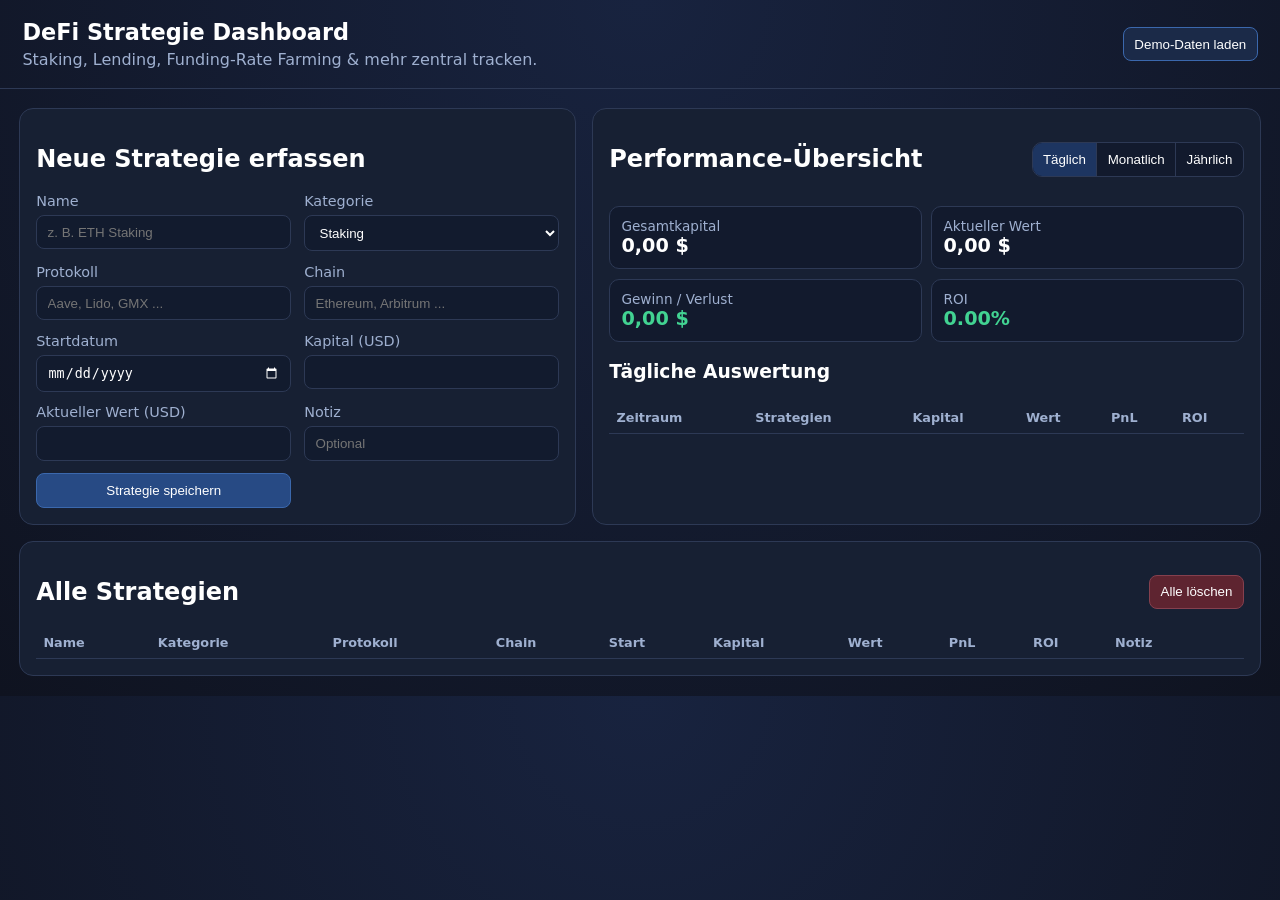
==== index.html @ 9161f2d9 "Add DeFi strategy dashboard with performance tracking" ====
<!doctype html>
<html lang="de">
  <head>
    <meta charset="UTF-8" />
    <meta name="viewport" content="width=device-width, initial-scale=1.0" />
    <title>Web3 DeFi Strategie Dashboard</title>
    <link rel="stylesheet" href="style.css" />
  </head>
  <body>
    <header class="topbar">
      <div>
        <h1>DeFi Strategie Dashboard</h1>
        <p>Staking, Lending, Funding-Rate Farming &amp; mehr zentral tracken.</p>
      </div>
      <button id="seedDemoData" class="ghost">Demo-Daten laden</button>
    </header>

    <main class="layout">
      <section class="panel">
        <h2>Neue Strategie erfassen</h2>
        <form id="strategyForm" class="form-grid">
          <label>
            Name
            <input name="name" placeholder="z. B. ETH Staking" required />
          </label>

          <label>
            Kategorie
            <select name="category" required>
              <option value="staking">Staking</option>
              <option value="lending">Lending</option>
              <option value="funding-rate-farming">Funding-Rate Farming</option>
              <option value="liquidity-provision">Liquidity Provision</option>
              <option value="yield-optimizer">Yield Optimizer</option>
              <option value="other">Andere</option>
            </select>
          </label>

          <label>
            Protokoll
            <input name="protocol" placeholder="Aave, Lido, GMX ..." required />
          </label>

          <label>
            Chain
            <input name="chain" placeholder="Ethereum, Arbitrum ..." required />
          </label>

          <label>
            Startdatum
            <input type="date" name="startDate" required />
          </label>

          <label>
            Kapital (USD)
            <input type="number" step="0.01" min="0" name="invested" required />
          </label>

          <label>
            Aktueller Wert (USD)
            <input type="number" step="0.01" min="0" name="currentValue" required />
          </label>

          <label>
            Notiz
            <input name="notes" placeholder="Optional" />
          </label>

          <button type="submit">Strategie speichern</button>
        </form>
      </section>

      <section class="panel">
        <div class="panel-header">
          <h2>Performance-Übersicht</h2>
          <div class="pill-switch" role="tablist" aria-label="Zeitraum auswählen">
            <button class="period active" data-period="daily">Täglich</button>
            <button class="period" data-period="monthly">Monatlich</button>
            <button class="period" data-period="yearly">Jährlich</button>
          </div>
        </div>

        <div class="kpi-grid">
          <article class="kpi"><span>Gesamtkapital</span><strong id="kpiCapital">$0.00</strong></article>
          <article class="kpi"><span>Aktueller Wert</span><strong id="kpiCurrent">$0.00</strong></article>
          <article class="kpi"><span>Gewinn / Verlust</span><strong id="kpiPnl">$0.00</strong></article>
          <article class="kpi"><span>ROI</span><strong id="kpiRoi">0.00%</strong></article>
        </div>

        <h3 id="periodTitle">Tägliche Auswertung</h3>
        <div class="table-wrapper">
          <table>
            <thead>
              <tr>
                <th>Zeitraum</th>
                <th>Strategien</th>
                <th>Kapital</th>
                <th>Wert</th>
                <th>PnL</th>
                <th>ROI</th>
              </tr>
            </thead>
            <tbody id="performanceRows"></tbody>
          </table>
        </div>
      </section>

      <section class="panel full">
        <div class="panel-header">
          <h2>Alle Strategien</h2>
          <button id="clearAll" class="danger">Alle löschen</button>
        </div>
        <div class="table-wrapper">
          <table>
            <thead>
              <tr>
                <th>Name</th>
                <th>Kategorie</th>
                <th>Protokoll</th>
                <th>Chain</th>
                <th>Start</th>
                <th>Kapital</th>
                <th>Wert</th>
                <th>PnL</th>
                <th>ROI</th>
                <th>Notiz</th>
                <th></th>
              </tr>
            </thead>
            <tbody id="strategyRows"></tbody>
          </table>
        </div>
      </section>
    </main>

    <template id="strategyRowTemplate">
      <tr>
        <td class="name"></td>
        <td class="category"></td>
        <td class="protocol"></td>
        <td class="chain"></td>
        <td class="startDate"></td>
        <td class="invested"></td>
        <td class="currentValue"></td>
        <td class="pnl"></td>
        <td class="roi"></td>
        <td class="notes"></td>
        <td><button class="danger small delete">Löschen</button></td>
      </tr>
    </template>

    <script src="app.js"></script>
  </body>
</html>
---- style.css ----
:root {
  color-scheme: dark;
  --bg: #0f1320;
  --panel: #1a2337;
  --muted: #9fb0d0;
  --line: #2d3955;
  --accent: #59d2fe;
  --good: #42d392;
  --bad: #ff7d96;
}

* { box-sizing: border-box; }
body {
  margin: 0;
  font-family: Inter, system-ui, -apple-system, Segoe UI, Roboto, sans-serif;
  background: radial-gradient(circle at top, #18233f, var(--bg));
  color: #fff;
}

.topbar {
  display: flex;
  justify-content: space-between;
  align-items: center;
  padding: 1.2rem 1.4rem;
  border-bottom: 1px solid var(--line);
}
.topbar h1 { margin: 0 0 .3rem; font-size: 1.4rem; }
.topbar p { margin: 0; color: var(--muted); }

.layout {
  padding: 1.2rem;
  display: grid;
  grid-template-columns: 1fr 1.2fr;
  gap: 1rem;
}

.panel {
  background: color-mix(in srgb, var(--panel), #0d1325 20%);
  border: 1px solid var(--line);
  border-radius: 14px;
  padding: 1rem;
}
.panel.full { grid-column: 1 / -1; }
.panel-header {
  display: flex;
  justify-content: space-between;
  align-items: center;
  gap: .6rem;
}

.form-grid {
  display: grid;
  grid-template-columns: repeat(2, minmax(0, 1fr));
  gap: .8rem;
}
label {
  display: flex;
  flex-direction: column;
  gap: .35rem;
  font-size: .9rem;
  color: var(--muted);
}
input, select, button {
  border: 1px solid var(--line);
  background: #121b2e;
  color: #fff;
  border-radius: 8px;
  padding: .55rem .65rem;
}
button { cursor: pointer; background: #274a84; border-color: #3b68ad; }
button:hover { filter: brightness(1.08); }
button.ghost { background: #1b2a48; }
button.danger { background: #5e2430; border-color: #85404e; }
button.small { padding: .3rem .5rem; font-size: .75rem; }

.kpi-grid {
  display: grid;
  grid-template-columns: repeat(2, minmax(0, 1fr));
  gap: .6rem;
  margin-top: .8rem;
}
.kpi {
  background: #121a2d;
  border: 1px solid var(--line);
  padding: .7rem;
  border-radius: 10px;
}
.kpi span { color: var(--muted); font-size: .85rem; display: block; }
.kpi strong { font-size: 1.2rem; }

.pill-switch {
  display: flex;
  background: #121a2d;
  border: 1px solid var(--line);
  border-radius: 10px;
  overflow: hidden;
}
.period { background: transparent; border: none; border-right: 1px solid var(--line); border-radius: 0; }
.period:last-child { border-right: none; }
.period.active { background: #1d3561; }

.table-wrapper { overflow-x: auto; }
table { width: 100%; border-collapse: collapse; }
th, td {
  text-align: left;
  border-bottom: 1px solid var(--line);
  padding: .55rem .45rem;
  white-space: nowrap;
}
th { color: var(--muted); font-size: .8rem; font-weight: 600; }

.pos { color: var(--good); }
.neg { color: var(--bad); }

@media (max-width: 1000px) {
  .layout { grid-template-columns: 1fr; }
  .panel.full { grid-column: auto; }
  .form-grid { grid-template-columns: 1fr; }
}
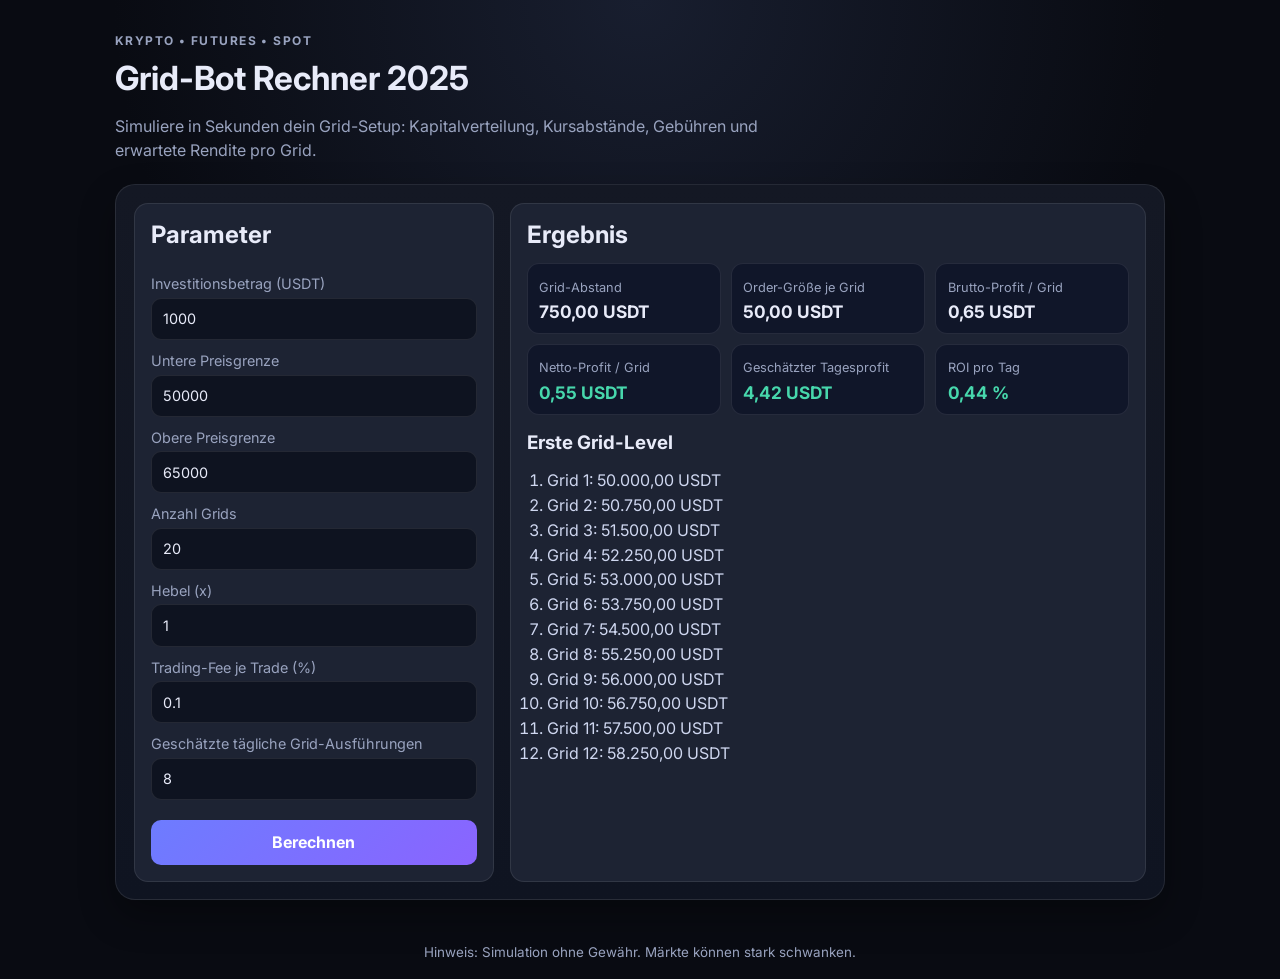
==== commit b0f6f344: "Build Grid-Bot Rechner 2025 landing page" ====
--- a/index.html
+++ b/index.html
@@ -3,152 +3,109 @@
   <head>
     <meta charset="UTF-8" />
     <meta name="viewport" content="width=device-width, initial-scale=1.0" />
-    <title>Web3 DeFi Strategie Dashboard</title>
-    <link rel="stylesheet" href="style.css" />
+    <title>Grid-Bot Rechner 2025</title>
+    <link rel="preconnect" href="https://fonts.googleapis.com" />
+    <link rel="preconnect" href="https://fonts.gstatic.com" crossorigin />
+    <link
+      href="https://fonts.googleapis.com/css2?family=Inter:wght@400;500;600;700;800&display=swap"
+      rel="stylesheet"
+    />
+    <link rel="stylesheet" href="styles.css" />
   </head>
   <body>
-    <header class="topbar">
-      <div>
-        <h1>DeFi Strategie Dashboard</h1>
-        <p>Staking, Lending, Funding-Rate Farming &amp; mehr zentral tracken.</p>
-      </div>
-      <button id="seedDemoData" class="ghost">Demo-Daten laden</button>
-    </header>
+    <main class="app">
+      <header class="hero">
+        <p class="eyebrow">Krypto • Futures • Spot</p>
+        <h1>Grid-Bot Rechner 2025</h1>
+        <p>
+          Simuliere in Sekunden dein Grid-Setup: Kapitalverteilung,
+          Kursabstände, Gebühren und erwartete Rendite pro Grid.
+        </p>
+      </header>
 
-    <main class="layout">
-      <section class="panel">
-        <h2>Neue Strategie erfassen</h2>
-        <form id="strategyForm" class="form-grid">
+      <section class="card grid-layout">
+        <form id="calculator" class="panel" autocomplete="off">
+          <h2>Parameter</h2>
+
           <label>
-            Name
-            <input name="name" placeholder="z. B. ETH Staking" required />
+            Investitionsbetrag (USDT)
+            <input type="number" id="capital" min="10" value="1000" step="10" required />
           </label>
 
           <label>
-            Kategorie
-            <select name="category" required>
-              <option value="staking">Staking</option>
-              <option value="lending">Lending</option>
-              <option value="funding-rate-farming">Funding-Rate Farming</option>
-              <option value="liquidity-provision">Liquidity Provision</option>
-              <option value="yield-optimizer">Yield Optimizer</option>
-              <option value="other">Andere</option>
-            </select>
+            Untere Preisgrenze
+            <input type="number" id="lowerPrice" min="0.0001" step="0.0001" value="50000" required />
           </label>
 
           <label>
-            Protokoll
-            <input name="protocol" placeholder="Aave, Lido, GMX ..." required />
+            Obere Preisgrenze
+            <input type="number" id="upperPrice" min="0.0001" step="0.0001" value="65000" required />
           </label>
 
           <label>
-            Chain
-            <input name="chain" placeholder="Ethereum, Arbitrum ..." required />
+            Anzahl Grids
+            <input type="number" id="grids" min="2" max="300" step="1" value="20" required />
           </label>
 
           <label>
-            Startdatum
-            <input type="date" name="startDate" required />
+            Hebel (x)
+            <input type="number" id="leverage" min="1" max="125" step="1" value="1" required />
           </label>
 
           <label>
-            Kapital (USD)
-            <input type="number" step="0.01" min="0" name="invested" required />
+            Trading-Fee je Trade (%)
+            <input type="number" id="fee" min="0" step="0.001" value="0.1" required />
           </label>
 
           <label>
-            Aktueller Wert (USD)
-            <input type="number" step="0.01" min="0" name="currentValue" required />
+            Geschätzte tägliche Grid-Ausführungen
+            <input type="number" id="executions" min="1" step="1" value="8" required />
           </label>
 
-          <label>
-            Notiz
-            <input name="notes" placeholder="Optional" />
-          </label>
+          <button type="submit">Berechnen</button>
+        </form>
 
-          <button type="submit">Strategie speichern</button>
-        </form>
-      </section>
+        <section class="panel" aria-live="polite">
+          <h2>Ergebnis</h2>
+          <div class="kpi-grid">
+            <article>
+              <span>Grid-Abstand</span>
+              <strong id="gridSpacing">-</strong>
+            </article>
+            <article>
+              <span>Order-Größe je Grid</span>
+              <strong id="orderSize">-</strong>
+            </article>
+            <article>
+              <span>Brutto-Profit / Grid</span>
+              <strong id="grossProfit">-</strong>
+            </article>
+            <article>
+              <span>Netto-Profit / Grid</span>
+              <strong id="netProfit">-</strong>
+            </article>
+            <article>
+              <span>Geschätzter Tagesprofit</span>
+              <strong id="dailyProfit">-</strong>
+            </article>
+            <article>
+              <span>ROI pro Tag</span>
+              <strong id="roi">-</strong>
+            </article>
+          </div>
 
-      <section class="panel">
-        <div class="panel-header">
-          <h2>Performance-Übersicht</h2>
-          <div class="pill-switch" role="tablist" aria-label="Zeitraum auswählen">
-            <button class="period active" data-period="daily">Täglich</button>
-            <button class="period" data-period="monthly">Monatlich</button>
-            <button class="period" data-period="yearly">Jährlich</button>
+          <div class="levels">
+            <h3>Erste Grid-Level</h3>
+            <ol id="levelsList"></ol>
           </div>
-        </div>
-
-        <div class="kpi-grid">
-          <article class="kpi"><span>Gesamtkapital</span><strong id="kpiCapital">$0.00</strong></article>
-          <article class="kpi"><span>Aktueller Wert</span><strong id="kpiCurrent">$0.00</strong></article>
-          <article class="kpi"><span>Gewinn / Verlust</span><strong id="kpiPnl">$0.00</strong></article>
-          <article class="kpi"><span>ROI</span><strong id="kpiRoi">0.00%</strong></article>
-        </div>
-
-        <h3 id="periodTitle">Tägliche Auswertung</h3>
-        <div class="table-wrapper">
-          <table>
-            <thead>
-              <tr>
-                <th>Zeitraum</th>
-                <th>Strategien</th>
-                <th>Kapital</th>
-                <th>Wert</th>
-                <th>PnL</th>
-                <th>ROI</th>
-              </tr>
-            </thead>
-            <tbody id="performanceRows"></tbody>
-          </table>
-        </div>
-      </section>
-
-      <section class="panel full">
-        <div class="panel-header">
-          <h2>Alle Strategien</h2>
-          <button id="clearAll" class="danger">Alle löschen</button>
-        </div>
-        <div class="table-wrapper">
-          <table>
-            <thead>
-              <tr>
-                <th>Name</th>
-                <th>Kategorie</th>
-                <th>Protokoll</th>
-                <th>Chain</th>
-                <th>Start</th>
-                <th>Kapital</th>
-                <th>Wert</th>
-                <th>PnL</th>
-                <th>ROI</th>
-                <th>Notiz</th>
-                <th></th>
-              </tr>
-            </thead>
-            <tbody id="strategyRows"></tbody>
-          </table>
-        </div>
+        </section>
       </section>
     </main>
 
-    <template id="strategyRowTemplate">
-      <tr>
-        <td class="name"></td>
-        <td class="category"></td>
-        <td class="protocol"></td>
-        <td class="chain"></td>
-        <td class="startDate"></td>
-        <td class="invested"></td>
-        <td class="currentValue"></td>
-        <td class="pnl"></td>
-        <td class="roi"></td>
-        <td class="notes"></td>
-        <td><button class="danger small delete">Löschen</button></td>
-      </tr>
-    </template>
+    <footer>
+      Hinweis: Simulation ohne Gewähr. Märkte können stark schwanken.
+    </footer>
 
-    <script src="app.js"></script>
+    <script src="script.js"></script>
   </body>
 </html>
--- a/styles.css
+++ b/styles.css
@@ -0,0 +1,175 @@
+:root {
+  color-scheme: dark;
+  --bg: #090b12;
+  --surface: #141824;
+  --surface-alt: #1d2333;
+  --text: #e8ebf9;
+  --muted: #99a3bf;
+  --accent: #6d7cff;
+  --success: #47d7ac;
+  --danger: #ff6c8f;
+  --border: rgba(255, 255, 255, 0.09);
+}
+
+* {
+  box-sizing: border-box;
+}
+
+body {
+  margin: 0;
+  font-family: 'Inter', system-ui, sans-serif;
+  color: var(--text);
+  background: radial-gradient(circle at top, #181e2f 0, var(--bg) 45%);
+  min-height: 100vh;
+  display: grid;
+  grid-template-rows: 1fr auto;
+}
+
+.app {
+  width: min(1050px, 94vw);
+  margin: 2rem auto;
+}
+
+.hero {
+  margin-bottom: 1.4rem;
+}
+
+.eyebrow {
+  color: var(--accent);
+  text-transform: uppercase;
+  font-weight: 700;
+  letter-spacing: 0.12em;
+  font-size: 0.75rem;
+  margin: 0 0 0.5rem;
+}
+
+h1 {
+  margin: 0;
+  font-size: clamp(1.8rem, 2.6vw, 2.8rem);
+}
+
+.hero p {
+  color: var(--muted);
+  max-width: 70ch;
+  line-height: 1.5;
+}
+
+.card {
+  background: linear-gradient(180deg, var(--surface) 0%, #0f1421 100%);
+  border: 1px solid var(--border);
+  border-radius: 20px;
+  padding: 1.1rem;
+  box-shadow: 0 16px 36px rgba(0, 0, 0, 0.32);
+}
+
+.grid-layout {
+  display: grid;
+  grid-template-columns: 360px 1fr;
+  gap: 1rem;
+}
+
+.panel {
+  border: 1px solid var(--border);
+  border-radius: 14px;
+  background: var(--surface-alt);
+  padding: 1rem;
+}
+
+h2,
+h3 {
+  margin: 0 0 0.9rem;
+}
+
+form {
+  display: grid;
+  gap: 0.75rem;
+}
+
+label {
+  display: grid;
+  gap: 0.35rem;
+  color: var(--muted);
+  font-size: 0.9rem;
+}
+
+input {
+  background: #0e1320;
+  color: var(--text);
+  border: 1px solid var(--border);
+  border-radius: 10px;
+  padding: 0.72rem;
+  font: inherit;
+}
+
+input:focus {
+  border-color: var(--accent);
+  outline: none;
+}
+
+button {
+  margin-top: 0.5rem;
+  border: 0;
+  border-radius: 10px;
+  background: linear-gradient(135deg, var(--accent), #8a64ff);
+  color: white;
+  font: inherit;
+  font-weight: 700;
+  padding: 0.78rem;
+  cursor: pointer;
+}
+
+.kpi-grid {
+  display: grid;
+  grid-template-columns: repeat(auto-fit, minmax(170px, 1fr));
+  gap: 0.65rem;
+}
+
+.kpi-grid article {
+  background: #101629;
+  border: 1px solid var(--border);
+  border-radius: 12px;
+  padding: 0.7rem;
+}
+
+.kpi-grid span {
+  color: var(--muted);
+  font-size: 0.8rem;
+}
+
+.kpi-grid strong {
+  display: block;
+  margin-top: 0.32rem;
+  font-size: 1.08rem;
+}
+
+.levels {
+  margin-top: 1rem;
+}
+
+ol {
+  margin: 0;
+  padding-left: 1.25rem;
+  color: #cfd7f0;
+  line-height: 1.55;
+}
+
+footer {
+  text-align: center;
+  color: var(--muted);
+  padding: 0.75rem 1rem 1.2rem;
+  font-size: 0.84rem;
+}
+
+.positive {
+  color: var(--success);
+}
+
+.negative {
+  color: var(--danger);
+}
+
+@media (max-width: 920px) {
+  .grid-layout {
+    grid-template-columns: 1fr;
+  }
+}
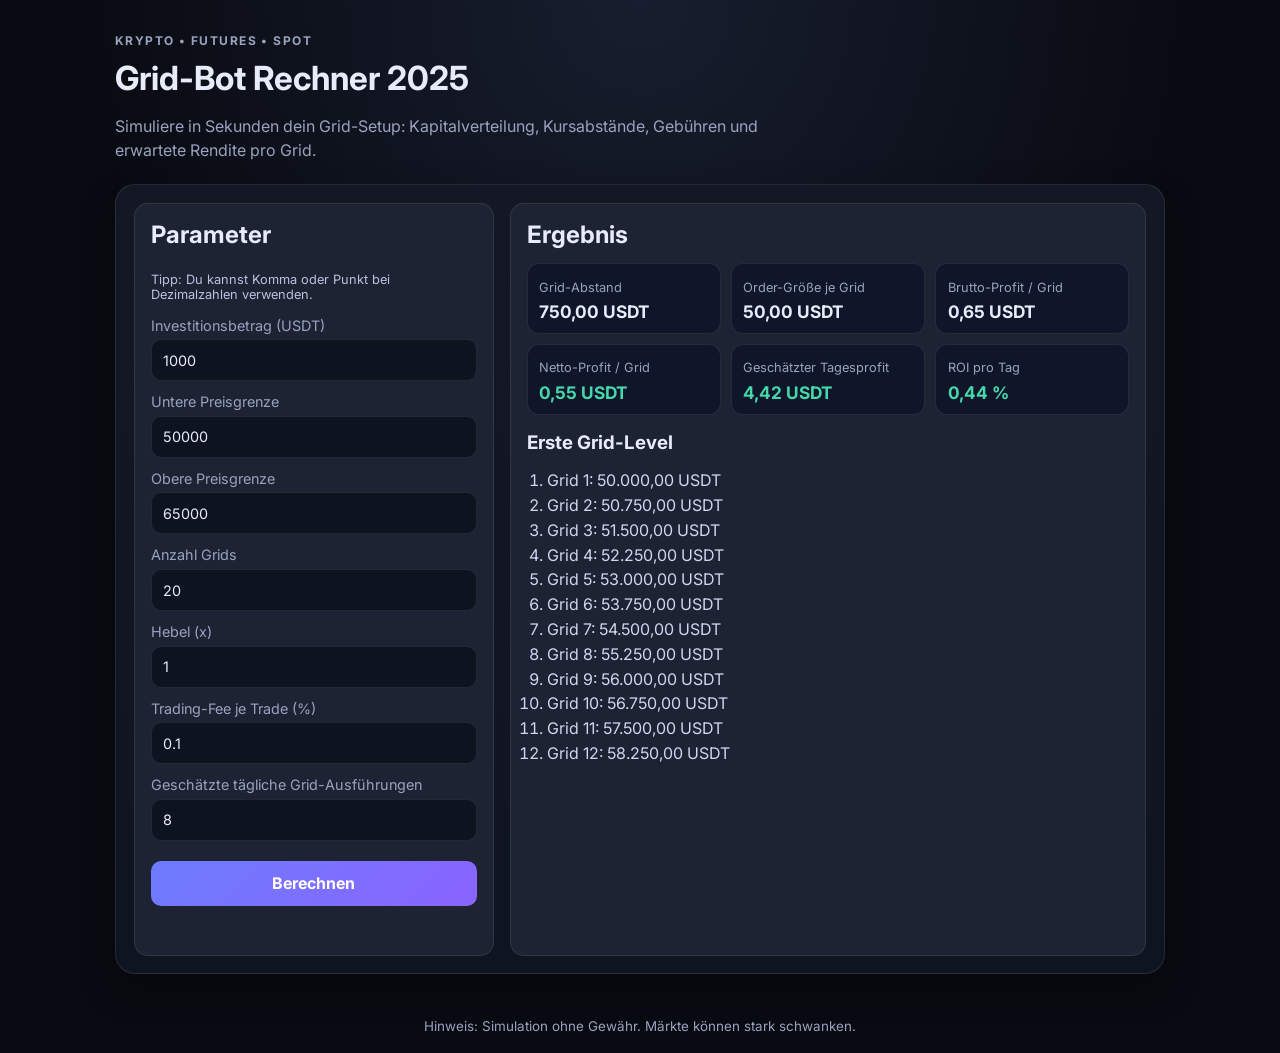
==== commit cbb13f0f: "Fix calculator usability for German decimal input" ====
--- a/index.html
+++ b/index.html
@@ -26,20 +26,21 @@
       <section class="card grid-layout">
         <form id="calculator" class="panel" autocomplete="off">
           <h2>Parameter</h2>
+          <p class="form-hint">Tipp: Du kannst Komma oder Punkt bei Dezimalzahlen verwenden.</p>
 
           <label>
             Investitionsbetrag (USDT)
-            <input type="number" id="capital" min="10" value="1000" step="10" required />
+            <input type="text" inputmode="decimal" id="capital" value="1000" required />
           </label>
 
           <label>
             Untere Preisgrenze
-            <input type="number" id="lowerPrice" min="0.0001" step="0.0001" value="50000" required />
+            <input type="text" inputmode="decimal" id="lowerPrice" value="50000" required />
           </label>
 
           <label>
             Obere Preisgrenze
-            <input type="number" id="upperPrice" min="0.0001" step="0.0001" value="65000" required />
+            <input type="text" inputmode="decimal" id="upperPrice" value="65000" required />
           </label>
 
           <label>
@@ -49,12 +50,12 @@
 
           <label>
             Hebel (x)
-            <input type="number" id="leverage" min="1" max="125" step="1" value="1" required />
+            <input type="text" inputmode="decimal" id="leverage" value="1" required />
           </label>
 
           <label>
             Trading-Fee je Trade (%)
-            <input type="number" id="fee" min="0" step="0.001" value="0.1" required />
+            <input type="text" inputmode="decimal" id="fee" value="0.1" required />
           </label>
 
           <label>
@@ -63,6 +64,7 @@
           </label>
 
           <button type="submit">Berechnen</button>
+          <p id="errorMessage" class="error-message" aria-live="assertive"></p>
         </form>
 
         <section class="panel" aria-live="polite">
--- a/styles.css
+++ b/styles.css
@@ -85,6 +85,12 @@
   gap: 0.75rem;
 }
 
+.form-hint {
+  margin: -0.2rem 0 0.15rem;
+  color: #b8c2dd;
+  font-size: 0.8rem;
+}
+
 label {
   display: grid;
   gap: 0.35rem;
@@ -168,6 +174,13 @@
   color: var(--danger);
 }
 
+.error-message {
+  margin: 0;
+  min-height: 1.3rem;
+  color: var(--danger);
+  font-size: 0.85rem;
+}
+
 @media (max-width: 920px) {
   .grid-layout {
     grid-template-columns: 1fr;
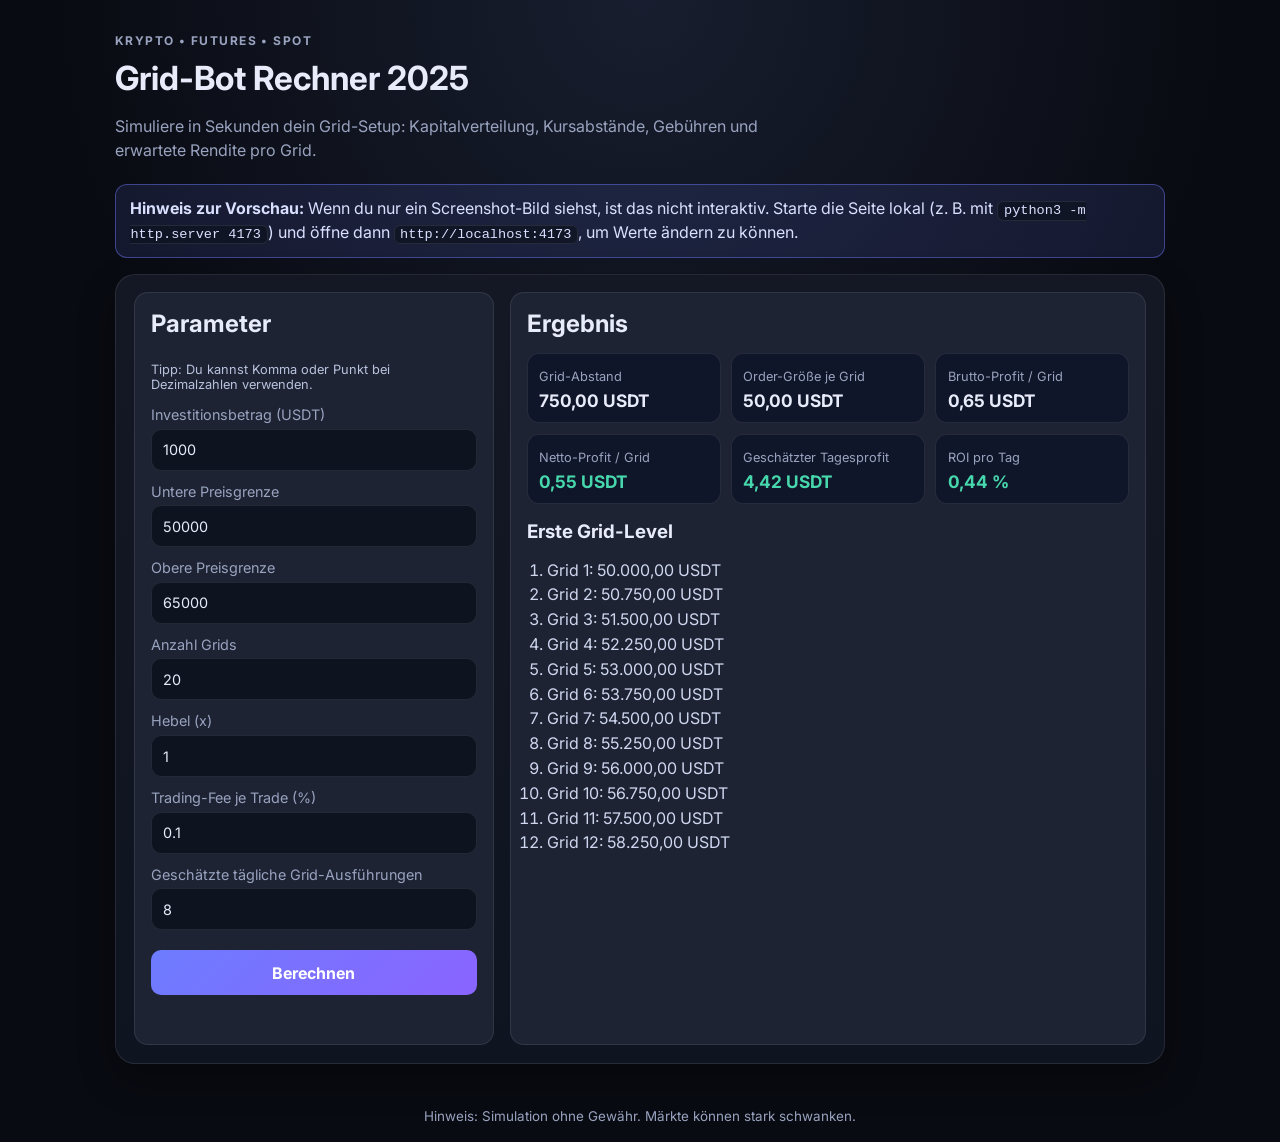
==== commit 708e772f: "Add clear preview usage guidance for interactive mode" ====
--- a/index.html
+++ b/index.html
@@ -22,6 +22,12 @@
           Kursabstände, Gebühren und erwartete Rendite pro Grid.
         </p>
       </header>
+
+      <section class="preview-note" aria-label="Nutzungshinweis">
+        <strong>Hinweis zur Vorschau:</strong> Wenn du nur ein Screenshot-Bild siehst, ist das nicht interaktiv.
+        Starte die Seite lokal (z. B. mit <code>python3 -m http.server 4173</code>) und öffne dann
+        <code>http://localhost:4173</code>, um Werte ändern zu können.
+      </section>
 
       <section class="card grid-layout">
         <form id="calculator" class="panel" autocomplete="off">
--- a/styles.css
+++ b/styles.css
@@ -54,6 +54,26 @@
   line-height: 1.5;
 }
 
+
+.preview-note {
+  margin: 0 0 1rem;
+  border: 1px solid rgba(109, 124, 255, 0.45);
+  background: rgba(109, 124, 255, 0.12);
+  border-radius: 12px;
+  padding: 0.75rem 0.9rem;
+  color: #d9e0ff;
+  line-height: 1.45;
+}
+
+.preview-note code {
+  background: rgba(14, 19, 32, 0.75);
+  border: 1px solid var(--border);
+  border-radius: 6px;
+  padding: 0.08rem 0.35rem;
+  font-family: ui-monospace, SFMono-Regular, Menlo, Consolas, monospace;
+  font-size: 0.85em;
+}
+
 .card {
   background: linear-gradient(180deg, var(--surface) 0%, #0f1421 100%);
   border: 1px solid var(--border);
